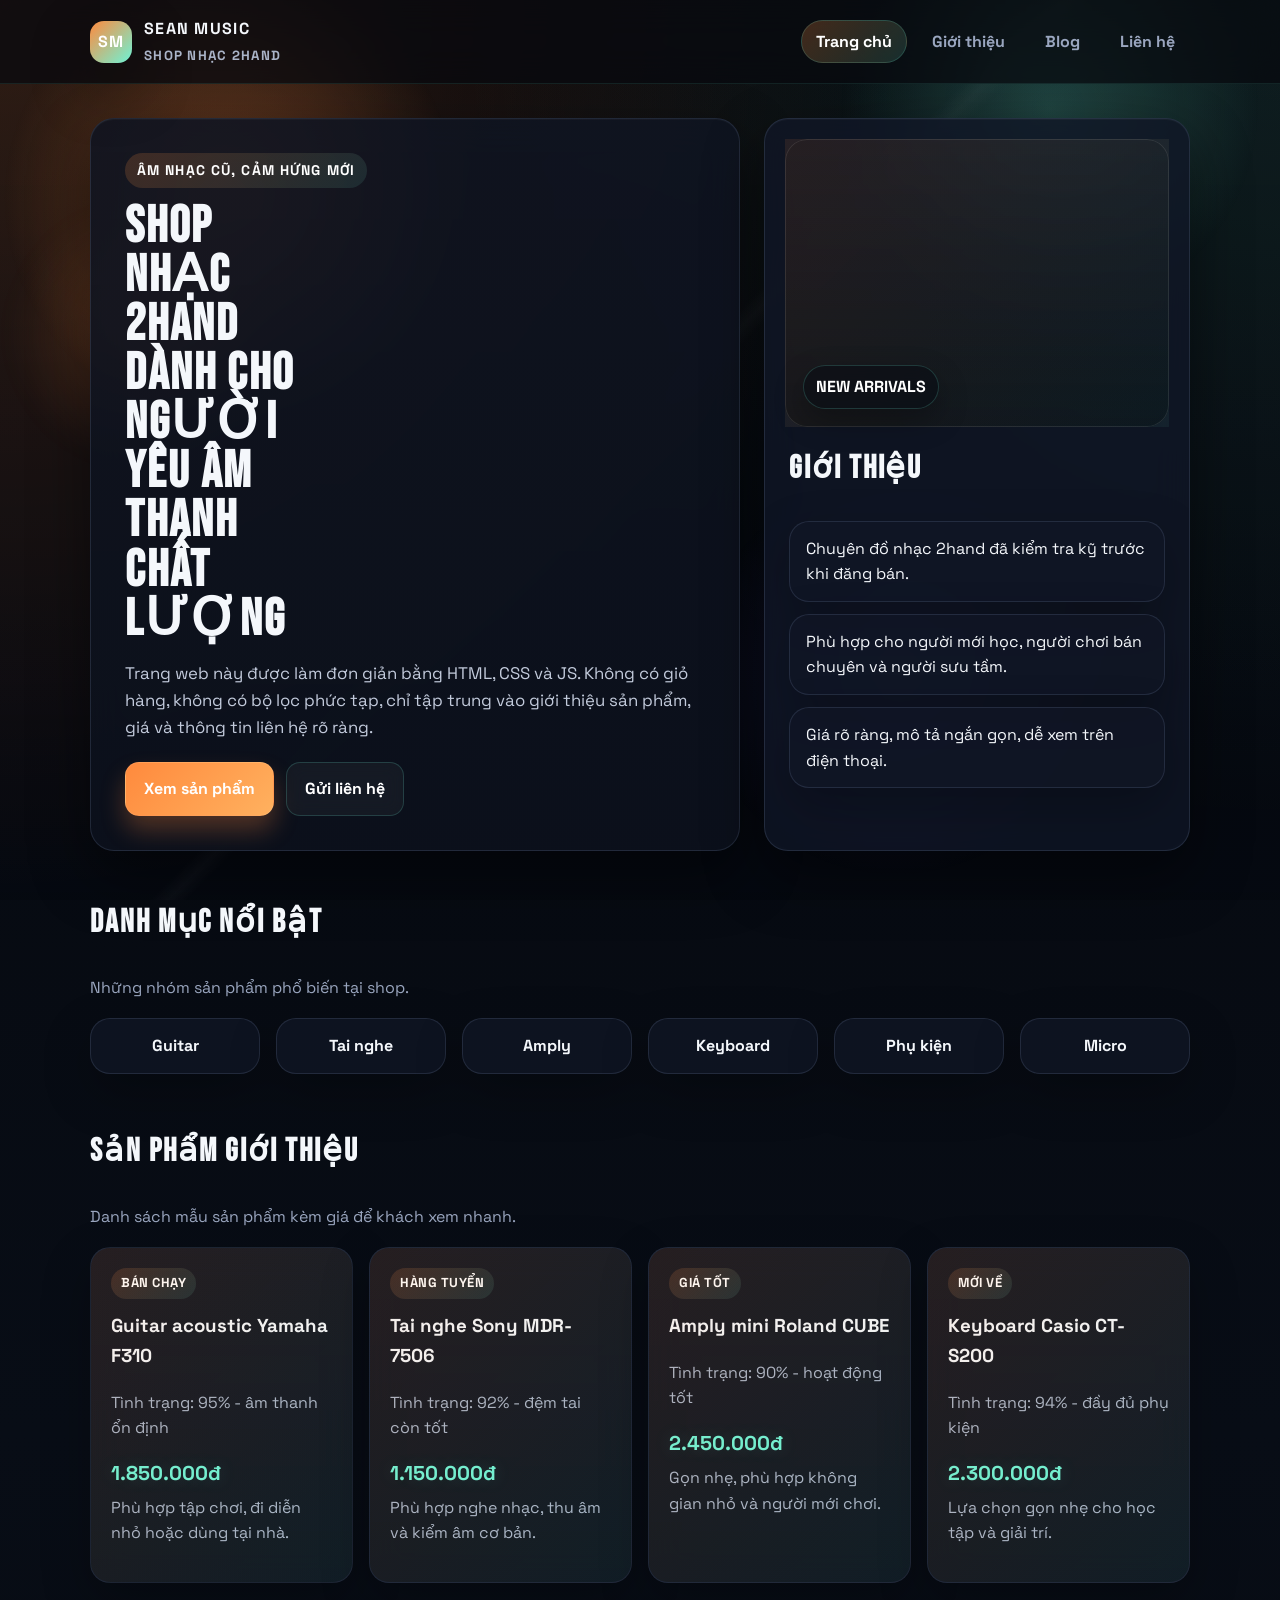
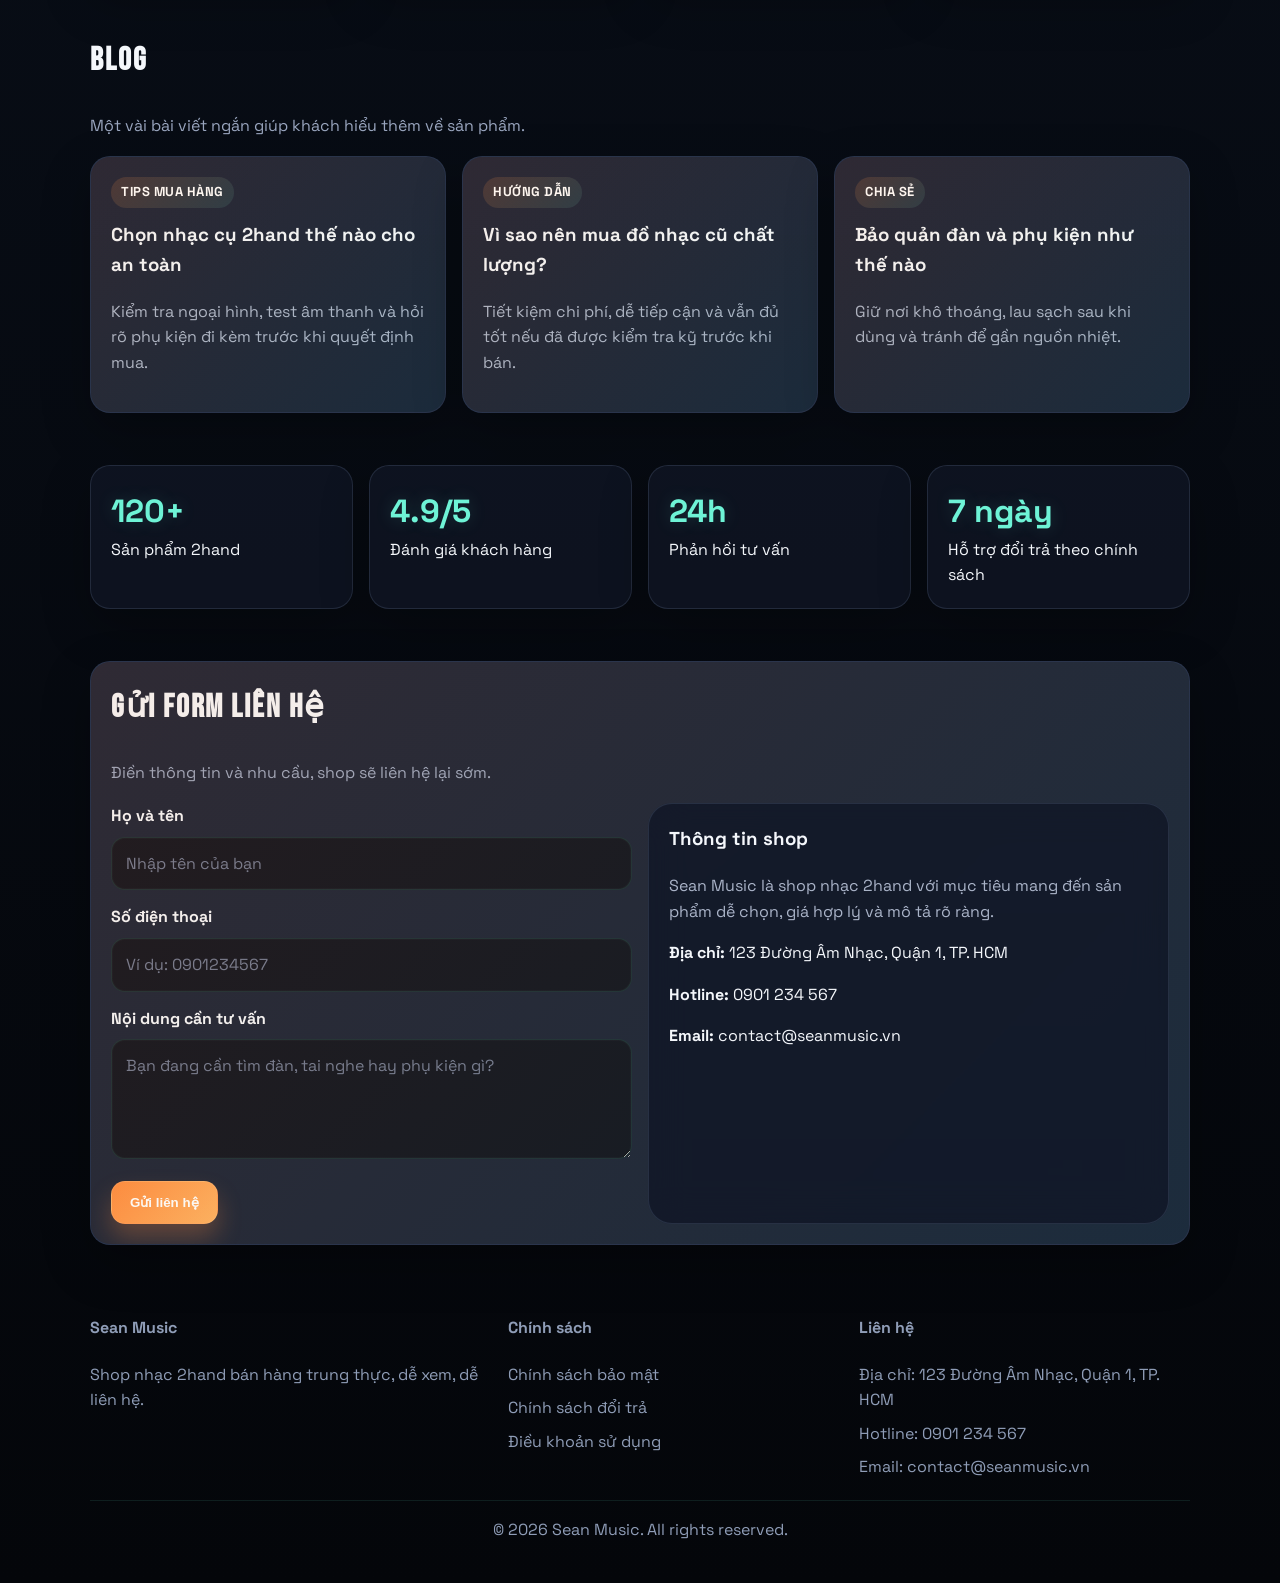
==== index.html @ f6c92943 "test deploy" ====
<!DOCTYPE html>
<html lang="vi">
<head>
    <meta charset="UTF-8">
    <meta name="viewport" content="width=device-width, initial-scale=1.0">
    <title>Sean Music - Shop nhạc 2hand</title>
    <link rel="stylesheet" href="style.css">
</head>
<body>
    <div class="scroll-progress" aria-hidden="true"></div>
    <header>
        <div class="container topbar">
            <div class="brand">
                <div class="brand-badge">SM</div>
                <div>
                    <div>Sean Music</div>
                    <small class="muted">Shop nhạc 2hand</small>
                </div>
            </div>

            <nav aria-label="Điều hướng chính">
                <ul>
                    <li><a href="#trang-chu">Trang chủ</a></li>
                    <li><a href="#gioi-thieu">Giới thiệu</a></li>
                    <li><a href="#blog">Blog</a></li>
                    <li><a href="#lien-he">Liên hệ</a></li>
                </ul>
            </nav>
        </div>
    </header>

    <main class="container">
        <section class="hero reveal" id="trang-chu">
            <div class="card hero-card">
                <span class="eyebrow">Âm nhạc cũ, cảm hứng mới</span>
                <h1>Shop nhạc 2hand dành cho người yêu âm thanh chất lượng</h1>
                <p class="lead">Trang web này được làm đơn giản bằng HTML, CSS và JS. Không có giỏ hàng, không có bộ lọc phức tạp, chỉ tập trung vào giới thiệu sản phẩm, giá và thông tin liên hệ rõ ràng.</p>
                <div class="cta-row">
                    <a class="btn btn-primary" href="#san-pham">Xem sản phẩm</a>
                    <a class="btn btn-secondary" href="#lien-he">Gửi liên hệ</a>
                </div>
            </div>

            <aside class="card side-card hero-visual" id="gioi-thieu">
                <div class="hero-visual__image">
                    <span class="hero-visual__badge">New arrivals</span>
                </div>
                <div class="hero-visual__content">
                    <h2>Giới thiệu</h2>
                    <div class="feature-box">Chuyên đồ nhạc 2hand đã kiểm tra kỹ trước khi đăng bán.</div>
                    <div class="feature-box">Phù hợp cho người mới học, người chơi bán chuyên và người sưu tầm.</div>
                    <div class="feature-box">Giá rõ ràng, mô tả ngắn gọn, dễ xem trên điện thoại.</div>
                </div>
            </aside>
        </section>

        <section class="section reveal">
            <div class="section-title">
                <div>
                    <h2>Danh mục nổi bật</h2>
                    <p>Những nhóm sản phẩm phổ biến tại shop.</p>
                </div>
            </div>
            <div class="grid">
                <div class="pill">Guitar</div>
                <div class="pill">Tai nghe</div>
                <div class="pill">Amply</div>
                <div class="pill">Keyboard</div>
                <div class="pill">Phụ kiện</div>
                <div class="pill">Micro</div>
            </div>
        </section>

        <section class="section reveal" id="san-pham">
            <div class="section-title">
                <div>
                    <h2>Sản phẩm giới thiệu</h2>
                    <p>Danh sách mẫu sản phẩm kèm giá để khách xem nhanh.</p>
                </div>
            </div>
            <div class="product-grid">
                <article class="product-card card">
                    <span class="tag">Bán chạy</span>
                    <h3>Guitar acoustic Yamaha F310</h3>
                    <p class="muted">Tình trạng: 95% - âm thanh ổn định</p>
                    <div class="price">1.850.000đ</div>
                    <p class="muted">Phù hợp tập chơi, đi diễn nhỏ hoặc dùng tại nhà.</p>
                </article>
                <article class="product-card card">
                    <span class="tag">Hàng tuyển</span>
                    <h3>Tai nghe Sony MDR-7506</h3>
                    <p class="muted">Tình trạng: 92% - đệm tai còn tốt</p>
                    <div class="price">1.150.000đ</div>
                    <p class="muted">Phù hợp nghe nhạc, thu âm và kiểm âm cơ bản.</p>
                </article>
                <article class="product-card card">
                    <span class="tag">Giá tốt</span>
                    <h3>Amply mini Roland CUBE</h3>
                    <p class="muted">Tình trạng: 90% - hoạt động tốt</p>
                    <div class="price">2.450.000đ</div>
                    <p class="muted">Gọn nhẹ, phù hợp không gian nhỏ và người mới chơi.</p>
                </article>
                <article class="product-card card">
                    <span class="tag">Mới về</span>
                    <h3>Keyboard Casio CT-S200</h3>
                    <p class="muted">Tình trạng: 94% - đầy đủ phụ kiện</p>
                    <div class="price">2.300.000đ</div>
                    <p class="muted">Lựa chọn gọn nhẹ cho học tập và giải trí.</p>
                </article>
            </div>
        </section>

        <section class="section reveal" id="blog">
            <div class="section-title">
                <div>
                    <h2>Blog</h2>
                    <p>Một vài bài viết ngắn giúp khách hiểu thêm về sản phẩm.</p>
                </div>
            </div>
            <div class="blog-grid">
                <article class="blog-card">
                    <span class="tag">Tips mua hàng</span>
                    <h3>Chọn nhạc cụ 2hand thế nào cho an toàn</h3>
                    <p class="muted">Kiểm tra ngoại hình, test âm thanh và hỏi rõ phụ kiện đi kèm trước khi quyết định mua.</p>
                </article>
                <article class="blog-card">
                    <span class="tag">Hướng dẫn</span>
                    <h3>Vì sao nên mua đồ nhạc cũ chất lượng?</h3>
                    <p class="muted">Tiết kiệm chi phí, dễ tiếp cận và vẫn đủ tốt nếu đã được kiểm tra kỹ trước khi bán.</p>
                </article>
                <article class="blog-card">
                    <span class="tag">Chia sẻ</span>
                    <h3>Bảo quản đàn và phụ kiện như thế nào</h3>
                    <p class="muted">Giữ nơi khô thoáng, lau sạch sau khi dùng và tránh để gần nguồn nhiệt.</p>
                </article>
            </div>
        </section>

        <section class="section reveal">
            <div class="stats-grid">
                <div class="stat"><strong>120+</strong>Sản phẩm 2hand</div>
                <div class="stat"><strong>4.9/5</strong>Đánh giá khách hàng</div>
                <div class="stat"><strong>24h</strong>Phản hồi tư vấn</div>
                <div class="stat"><strong>7 ngày</strong>Hỗ trợ đổi trả theo chính sách</div>
            </div>
        </section>

        <section class="section reveal" id="lien-he">
            <div class="contact-card card">
                <div class="section-title">
                    <div>
                        <h2>Gửi form liên hệ</h2>
                        <p>Điền thông tin và nhu cầu, shop sẽ liên hệ lại sớm.</p>
                    </div>
                </div>

                <div class="contact-grid">
                    <div>
                        <div id="formMessage" class="message" aria-live="polite"></div>
                        <form id="contactForm">
                            <div class="form-group">
                                <label for="name">Họ và tên</label>
                                <input id="name" name="name" type="text" placeholder="Nhập tên của bạn" required>
                            </div>
                            <div class="form-group">
                                <label for="phone">Số điện thoại</label>
                                <input id="phone" name="phone" type="text" placeholder="Ví dụ: 0901234567" required>
                            </div>
                            <div class="form-group">
                                <label for="message">Nội dung cần tư vấn</label>
                                <textarea id="message" name="message" placeholder="Bạn đang cần tìm đàn, tai nghe hay phụ kiện gì?"></textarea>
                            </div>
                            <button class="btn btn-primary" type="submit">Gửi liên hệ</button>
                        </form>
                    </div>

                    <div class="card side-card" style="box-shadow:none; margin:0;">
                        <h3>Thông tin shop</h3>
                        <p class="muted">Sean Music là shop nhạc 2hand với mục tiêu mang đến sản phẩm dễ chọn, giá hợp lý và mô tả rõ ràng.</p>
                        <p><strong>Địa chỉ:</strong> 123 Đường Âm Nhạc, Quận 1, TP. HCM</p>
                        <p><strong>Hotline:</strong> 0901 234 567</p>
                        <p><strong>Email:</strong> contact@seanmusic.vn</p>
                    </div>
                </div>
            </div>
        </section>
    </main>

    <footer>
        <div class="container">
            <div class="footer-grid">
                <div class="footer-box">
                    <h4>Sean Music</h4>
                    <p>Shop nhạc 2hand bán hàng trung thực, dễ xem, dễ liên hệ.</p>
                </div>
                <div class="footer-box">
                    <h4>Chính sách</h4>
                    <ul>
                        <li><a href="#">Chính sách bảo mật</a></li>
                        <li><a href="#">Chính sách đổi trả</a></li>
                        <li><a href="#">Điều khoản sử dụng</a></li>
                    </ul>
                </div>
                <div class="footer-box">
                    <h4>Liên hệ</h4>
                    <ul>
                        <li>Địa chỉ: 123 Đường Âm Nhạc, Quận 1, TP. HCM</li>
                        <li>Hotline: 0901 234 567</li>
                        <li>Email: contact@seanmusic.vn</li>
                    </ul>
                </div>
            </div>
            <div class="footer-bottom">&copy; 2026 Sean Music. All rights reserved.</div>
        </div>
    </footer>

    <script src="script.js"></script>
</body>
</html>
---- style.css ----
@import url('https://fonts.googleapis.com/css2?family=Space+Grotesk:wght@400;500;700&family=Bebas+Neue&display=swap');

:root {
    --bg: #07090f;
    --bg-soft: #0d1322;
    --card: rgba(17, 23, 38, 0.82);
    --text: #f4f7fb;
    --muted: #9aa6bf;
    --accent: #ff8a3d;
    --accent-2: #6ef3d6;
    --accent-dark: #ffb07a;
    --line: rgba(130, 150, 190, 0.18);
    --shadow: 0 24px 60px rgba(0, 0, 0, 0.45);
    --hero-image: url('https://images.unsplash.com/photo-1511379938547-c1f69419868d?auto=format&fit=crop&w=1400&q=80');
    --gear-image: url('https://images.unsplash.com/photo-1516280440614-37939bbacd81?auto=format&fit=crop&w=1200&q=80');
    --blog-image: url('https://images.unsplash.com/photo-1512320870222-5d5f3f1d1a3b?auto=format&fit=crop&w=1200&q=80');
}

* { box-sizing: border-box; }
html { scroll-behavior: smooth; }

body {
    margin: 0;
    font-family: 'Space Grotesk', Arial, Helvetica, sans-serif;
    background:
        radial-gradient(circle at top left, rgba(255, 138, 61, 0.20), transparent 26%),
        radial-gradient(circle at top right, rgba(110, 243, 214, 0.12), transparent 24%),
        linear-gradient(180deg, #05070c, #080d16 45%, #04060a 100%);
    color: var(--text);
    line-height: 1.6;
    position: relative;
    overflow-x: hidden;
    opacity: 0;
    transition: opacity 0.45s ease;
}

body.is-ready {
    opacity: 1;
}

body.is-leaving {
    opacity: 0;
}

body::before,
body::after {
    content: '';
    position: fixed;
    inset: 0;
    pointer-events: none;
    z-index: -1;
}

body::before {
    background:
        linear-gradient(180deg, rgba(8, 12, 20, 0.70), rgba(8, 12, 20, 0.92)),
        var(--hero-image) center top / cover no-repeat;
    opacity: 0.18;
    filter: saturate(1.28) contrast(1.08) brightness(0.82);
}

body::after {
    background:
        radial-gradient(circle at 18% 22%, rgba(255, 138, 61, 0.32), transparent 18%),
        radial-gradient(circle at 82% 12%, rgba(110, 243, 214, 0.20), transparent 16%),
        radial-gradient(circle at 70% 75%, rgba(104, 101, 255, 0.16), transparent 18%),
        linear-gradient(135deg, transparent 0 48%, rgba(255, 255, 255, 0.03) 49%, transparent 50% 100%);
    animation: drift 12s ease-in-out infinite alternate;
}

.container {
    width: min(1100px, calc(100% - 32px));
    margin: 0 auto;
}

header {
    position: sticky;
    top: 0;
    z-index: 10;
    backdrop-filter: blur(18px);
    background: rgba(7, 9, 15, 0.72);
    border-bottom: 1px solid rgba(110, 243, 214, 0.10);
}

.scroll-progress {
    position: fixed;
    left: 0;
    top: 0;
    height: 4px;
    width: 0;
    z-index: 50;
    background: linear-gradient(90deg, var(--accent), var(--accent-2), #8d7cff);
    box-shadow: 0 0 22px rgba(110, 243, 214, 0.36);
    animation: pulseGlow 4.5s ease-in-out infinite;
}

.topbar {
    display: flex;
    align-items: center;
    justify-content: space-between;
    gap: 18px;
    padding: 16px 0;
}

.brand {
    display: flex;
    align-items: center;
    gap: 12px;
    font-weight: 700;
    letter-spacing: 0.08em;
    text-transform: uppercase;
}

.brand-badge {
    width: 42px;
    height: 42px;
    border-radius: 14px;
    display: grid;
    place-items: center;
    background: linear-gradient(135deg, var(--accent), var(--accent-2));
    color: #fff;
    box-shadow: var(--shadow);
}

nav ul {
    list-style: none;
    display: flex;
    gap: 10px;
    padding: 0;
    margin: 0;
    flex-wrap: wrap;
}

nav a {
    text-decoration: none;
    color: var(--muted);
    font-weight: 700;
    padding: 10px 14px;
    border-radius: 999px;
    border: 1px solid transparent;
    transition: transform 0.25s ease, background 0.25s ease, color 0.25s ease, border-color 0.25s ease;
}

nav a:hover {
    background: rgba(255, 138, 61, 0.12);
    color: #fff;
    border-color: rgba(255, 138, 61, 0.20);
}

nav a.active {
    background: linear-gradient(135deg, rgba(255, 138, 61, 0.24), rgba(110, 243, 214, 0.14));
    color: #fff;
    border-color: rgba(110, 243, 214, 0.18);
}

.hero {
    position: relative;
    display: grid;
    grid-template-columns: 1.45fr 0.95fr;
    gap: 24px;
    align-items: center;
    padding: 34px 0 20px;
}

.hero::before {
    content: '';
    position: absolute;
    inset: 120px auto auto -80px;
    width: 260px;
    height: 260px;
    background: radial-gradient(circle, rgba(255, 138, 61, 0.24), transparent 70%);
    filter: blur(12px);
    pointer-events: none;
}

.card {
    background: var(--card);
    border: 1px solid var(--line);
    border-radius: 24px;
    box-shadow: var(--shadow), inset 0 1px 0 rgba(255,255,255,0.03);
    backdrop-filter: blur(18px);
}

.hero-card,
.hero-visual,
.product-card,
.blog-card,
.contact-card,
.stat,
.feature-box,
.pill {
    position: relative;
    overflow: hidden;
}

.hero-card::after,
.hero-visual::after,
.product-card::after,
.blog-card::after,
.contact-card::after {
    content: '';
    position: absolute;
    inset: 0;
    background: linear-gradient(135deg, rgba(255,255,255,0.06), transparent 35%);
    opacity: 0;
    transition: opacity 0.35s ease;
    pointer-events: none;
}

.hero-card:hover::after,
.hero-visual:hover::after,
.product-card:hover::after,
.blog-card:hover::after,
.contact-card:hover::after {
    opacity: 1;
}

.hero-card {
    padding: 34px;
    background:
        linear-gradient(180deg, rgba(15, 20, 33, 0.88), rgba(12, 17, 28, 0.92)),
        url('https://images.unsplash.com/photo-1501386761578-eac5c94b800a?auto=format&fit=crop&w=1400&q=80') center/cover;
}

.side-card { padding: 20px; }

.hero-visual {
    display: grid;
    gap: 16px;
    min-height: 100%;
}

.hero-visual__image {
    position: relative;
    min-height: 250px;
    border-radius: 22px;
    background:
        linear-gradient(180deg, rgba(4, 8, 15, 0.12), rgba(4, 8, 15, 0.70)),
        var(--gear-image) center center / cover no-repeat;
    display: flex;
    align-items: flex-end;
    justify-content: flex-start;
    padding: 18px;
    box-shadow: inset 0 0 0 1px rgba(255,255,255,0.10);
}

.hero-visual__image::before,
.product-card::before,
.blog-card::before,
.contact-card::before {
    content: '';
    position: absolute;
    inset: 0;
    background: linear-gradient(135deg, rgba(255, 138, 61, 0.10), rgba(110, 243, 214, 0.06));
    pointer-events: none;
}

.hero-visual__badge {
    display: inline-flex;
    align-items: center;
    gap: 8px;
    padding: 8px 12px;
    border-radius: 999px;
    background: rgba(5, 9, 17, 0.48);
    border: 1px solid rgba(110, 243, 214, 0.18);
    color: #fff;
    font-weight: 700;
    backdrop-filter: blur(10px);
    box-shadow: 0 12px 30px rgba(0, 0, 0, 0.28);
    animation: pulseGlow 4.5s ease-in-out infinite;
}

.hero-visual__content {
    padding: 0 4px 4px;
}

.eyebrow {
    display: inline-block;
    margin-bottom: 14px;
    padding: 6px 12px;
    border-radius: 999px;
    background: linear-gradient(135deg, rgba(255, 138, 61, 0.18), rgba(110, 243, 214, 0.10));
    color: #fff;
    font-size: 14px;
    font-weight: 700;
    letter-spacing: 0.08em;
    text-transform: uppercase;
}

h1, h2, h3, h4, p { margin-top: 0; }

h1 {
    font-family: 'Bebas Neue', sans-serif;
    font-size: clamp(2.4rem, 4vw, 4.9rem);
    line-height: 0.96;
    margin-bottom: 16px;
    letter-spacing: 0.04em;
    text-transform: uppercase;
    max-width: 10ch;
}

.section-title h2,
.side-card h2,
.contact-card h2 {
    font-family: 'Bebas Neue', sans-serif;
    letter-spacing: 0.06em;
    font-size: clamp(2rem, 2vw, 2.5rem);
}

.lead {
    color: #c2cadb;
    font-size: 1.05rem;
    margin-bottom: 22px;
    max-width: 55ch;
}

.cta-row {
    display: flex;
    flex-wrap: wrap;
    gap: 12px;
}

.btn {
    display: inline-block;
    padding: 13px 18px;
    border-radius: 14px;
    text-decoration: none;
    font-weight: 700;
    border: 1px solid rgba(255, 255, 255, 0.08);
    cursor: pointer;
    transition: transform 0.2s ease, opacity 0.2s ease, box-shadow 0.2s ease;
}

.btn:hover {
    transform: translateY(-2px) scale(1.03);
    box-shadow: 0 18px 34px rgba(0, 0, 0, 0.30);
}

.btn-primary {
    background: linear-gradient(135deg, var(--accent), #ffb15f);
    color: #fff;
    box-shadow: 0 14px 24px rgba(255, 138, 61, 0.28);
    animation: pulseGlow 4.5s ease-in-out infinite;
}

.btn-secondary {
    background: rgba(255, 255, 255, 0.04);
    color: #fff;
    border-color: rgba(110, 243, 214, 0.18);
    backdrop-filter: blur(8px);
}

.section {
    padding: 26px 0;
}

.page-hero {
    padding: 30px 0 10px;
}

.page-hero .hero-card {
    min-height: 320px;
}

.page-grid {
    display: grid;
    grid-template-columns: repeat(auto-fit, minmax(260px, 1fr));
    gap: 18px;
}

.page-card {
    padding: 22px;
}

.breadcrumb {
    display: flex;
    flex-wrap: wrap;
    gap: 8px;
    margin-bottom: 16px;
    color: #aab4c8;
    font-size: 14px;
}

.breadcrumb a {
    color: var(--accent-2);
    text-decoration: none;
}

.breadcrumb span {
    opacity: 0.55;
}

.section-title {
    display: flex;
    justify-content: space-between;
    align-items: end;
    gap: 16px;
    margin-bottom: 18px;
}

.section-title p {
    color: var(--muted);
    margin-bottom: 0;
    max-width: 58ch;
}

.grid,
.product-grid,
.blog-grid,
.stats-grid,
.contact-grid {
    display: grid;
    gap: 16px;
}

.grid { grid-template-columns: repeat(auto-fit, minmax(150px, 1fr)); }
.product-grid { grid-template-columns: repeat(auto-fit, minmax(230px, 1fr)); }
.blog-grid { grid-template-columns: repeat(auto-fit, minmax(250px, 1fr)); }
.stats-grid { grid-template-columns: repeat(auto-fit, minmax(160px, 1fr)); }
.contact-grid { grid-template-columns: 1fr 1fr; }

.pill,
.product-card,
.blog-card,
.stat,
.contact-card,
.feature-box {
    background: rgba(17, 23, 38, 0.72);
    border: 1px solid var(--line);
    border-radius: 20px;
    box-shadow: 0 18px 48px rgba(0, 0, 0, 0.26);
    transition: transform 0.3s ease, box-shadow 0.3s ease, border-color 0.3s ease;
}

.pill:hover,
.stat:hover,
.feature-box:hover,
.product-card:hover,
.blog-card:hover,
.contact-card:hover {
    transform: translateY(-8px) rotateX(2deg);
    box-shadow: 0 26px 48px rgba(0, 0, 0, 0.36), 0 0 0 1px rgba(110, 243, 214, 0.06);
    border-color: rgba(110, 243, 214, 0.22);
}

.pill {
    padding: 14px 16px;
    text-align: center;
    font-weight: 700;
}

.feature-box {
    padding: 14px 16px;
}

.feature-box + .feature-box { margin-top: 12px; }

.product-card,
.blog-card,
.contact-card,
.stat { padding: 20px; }

.product-card {
    background:
        linear-gradient(180deg, rgba(15, 20, 33, 0.78), rgba(12, 17, 28, 0.92)),
        var(--hero-image);
    background-size: cover;
    background-position: center;
    background-repeat: no-repeat;
}

.product-card:nth-child(2) {
    background:
        linear-gradient(180deg, rgba(15, 20, 33, 0.78), rgba(12, 17, 28, 0.92)),
        var(--gear-image);
}

.product-card:nth-child(3) {
    background:
        linear-gradient(180deg, rgba(15, 20, 33, 0.78), rgba(12, 17, 28, 0.92)),
        url('https://images.unsplash.com/photo-1512163143273-bde0e3cc7402?auto=format&fit=crop&w=1200&q=80');
}

.product-card:nth-child(4) {
    background:
        linear-gradient(180deg, rgba(15, 20, 33, 0.78), rgba(12, 17, 28, 0.92)),
        url('https://images.unsplash.com/photo-1542751371-adc38448a05e?auto=format&fit=crop&w=1200&q=80');
}

.blog-card {
    background-size: cover;
    background-position: center;
}

.blog-card:nth-child(1) {
    background-image: linear-gradient(180deg, rgba(15, 20, 33, 0.76), rgba(12, 17, 28, 0.92)), var(--blog-image);
}

.blog-card:nth-child(2) {
    background-image: linear-gradient(180deg, rgba(15, 20, 33, 0.76), rgba(12, 17, 28, 0.92)), url('https://images.unsplash.com/photo-1516280440614-37939bbacd81?auto=format&fit=crop&w=1200&q=80');
}

.blog-card:nth-child(3) {
    background-image: linear-gradient(180deg, rgba(15, 20, 33, 0.76), rgba(12, 17, 28, 0.92)), url('https://images.unsplash.com/photo-1498038432885-c6f3f1f1d5d6?auto=format&fit=crop&w=1200&q=80');
}

.contact-card {
    background-image: linear-gradient(180deg, rgba(15, 20, 33, 0.82), rgba(12, 17, 28, 0.96)), url('https://images.unsplash.com/photo-1511192336575-5a79af67f9c3?auto=format&fit=crop&w=1400&q=80');
    background-size: cover;
    background-position: center;
}

.contact-strip {
    display: grid;
    grid-template-columns: repeat(auto-fit, minmax(180px, 1fr));
    gap: 14px;
    margin-top: 18px;
}

.contact-strip .pill {
    text-align: left;
}

.tag {
    display: inline-block;
    margin-bottom: 12px;
    padding: 5px 10px;
    border-radius: 999px;
    background: linear-gradient(135deg, rgba(255, 138, 61, 0.16), rgba(110, 243, 214, 0.10));
    color: #fff;
    font-size: 13px;
    font-weight: 700;
    letter-spacing: 0.04em;
    text-transform: uppercase;
}

.price {
    font-size: 1.25rem;
    font-weight: 700;
    color: var(--accent-2);
    margin: 10px 0 6px;
    text-shadow: 0 0 18px rgba(110, 243, 214, 0.18);
}

.muted { color: #aab4c8; }

.stat strong {
    display: block;
    font-size: 2rem;
    color: var(--accent-2);
    text-shadow: 0 0 18px rgba(110, 243, 214, 0.18);
}

.form-group { margin-bottom: 14px; }
label { display: block; margin-bottom: 8px; font-weight: 700; }

input,
textarea {
    width: 100%;
    padding: 13px 14px;
    border-radius: 14px;
    border: 1px solid rgba(110, 243, 214, 0.12);
    background: rgba(9, 13, 22, 0.82);
    font: inherit;
    color: #fff;
    box-shadow: inset 0 0 0 1px rgba(255,255,255,0.02);
}

input::placeholder,
textarea::placeholder { color: #6f7890; }

textarea {
    min-height: 120px;
    resize: vertical;
}

.message {
    margin-bottom: 16px;
    padding: 14px 16px;
    border-radius: 14px;
    border: 1px solid rgba(110, 243, 214, 0.18);
    background: rgba(110, 243, 214, 0.08);
    color: #eafffb;
    display: none;
}

.message.show { display: block; }

.reveal {
    opacity: 0;
    transform: translateY(28px);
    transition: opacity 0.75s ease, transform 0.75s ease;
}

.reveal.visible {
    opacity: 1;
    transform: translateY(0);
}

footer {
    margin-top: 16px;
    padding: 28px 0 40px;
    color: #8f9db7;
}

.footer-grid {
    display: grid;
    grid-template-columns: 1.2fr 1fr 1fr;
    gap: 20px;
    margin-bottom: 20px;
}

.footer-box a {
    color: inherit;
    text-decoration: none;
}

.footer-box ul {
    list-style: none;
    padding: 0;
    margin: 0;
    display: grid;
    gap: 8px;
}

.footer-bottom {
    padding-top: 16px;
    border-top: 1px solid rgba(110, 243, 214, 0.10);
    text-align: center;
}

.section-title h2,
.side-card h2,
.contact-card h2 {
    text-shadow: 0 0 18px rgba(255, 255, 255, 0.02);
}

.hero-card p.lead { max-width: 55ch; }

.page-note {
    color: #c2cadb;
    max-width: 65ch;
}

.card,
.pill,
.product-card,
.blog-card,
.stat,
.contact-card,
.feature-box {
    position: relative;
    z-index: 1;
}

.hero-visual__image,
.product-card,
.blog-card,
.contact-card {
    background-blend-mode: screen;
}

.hero-visual__badge,
.tag,
.eyebrow {
    text-transform: uppercase;
}

@keyframes drift {
    from {
        transform: translate3d(-1%, -1%, 0) scale(1);
    }

    to {
        transform: translate3d(1%, 1%, 0) scale(1.03);
    }
}

@keyframes pulseGlow {
    0%, 100% {
        box-shadow: 0 0 0 rgba(110, 243, 214, 0.0);
    }

    50% {
        box-shadow: 0 0 24px rgba(110, 243, 214, 0.14);
    }
}

@media (max-width: 900px) {
    .hero,
    .contact-grid,
    .footer-grid {
        grid-template-columns: 1fr;
    }

    .topbar {
        flex-direction: column;
        align-items: flex-start;
    }
}

@media (max-width: 560px) {
    .hero-card,
    .side-card,
    .contact-card {
        padding: 20px;
    }

    nav ul { gap: 6px; }
    nav a { padding: 8px 12px; }
}

@media (prefers-reduced-motion: reduce) {
    html { scroll-behavior: auto; }

    body::after,
    body,
    .reveal,
    .pill,
    .product-card,
    .blog-card,
    .stat,
    .feature-box,
    .contact-card,
    .btn,
    .hero-visual__badge,
    .scroll-progress {
        animation: none;
        transition: none;
    }
}
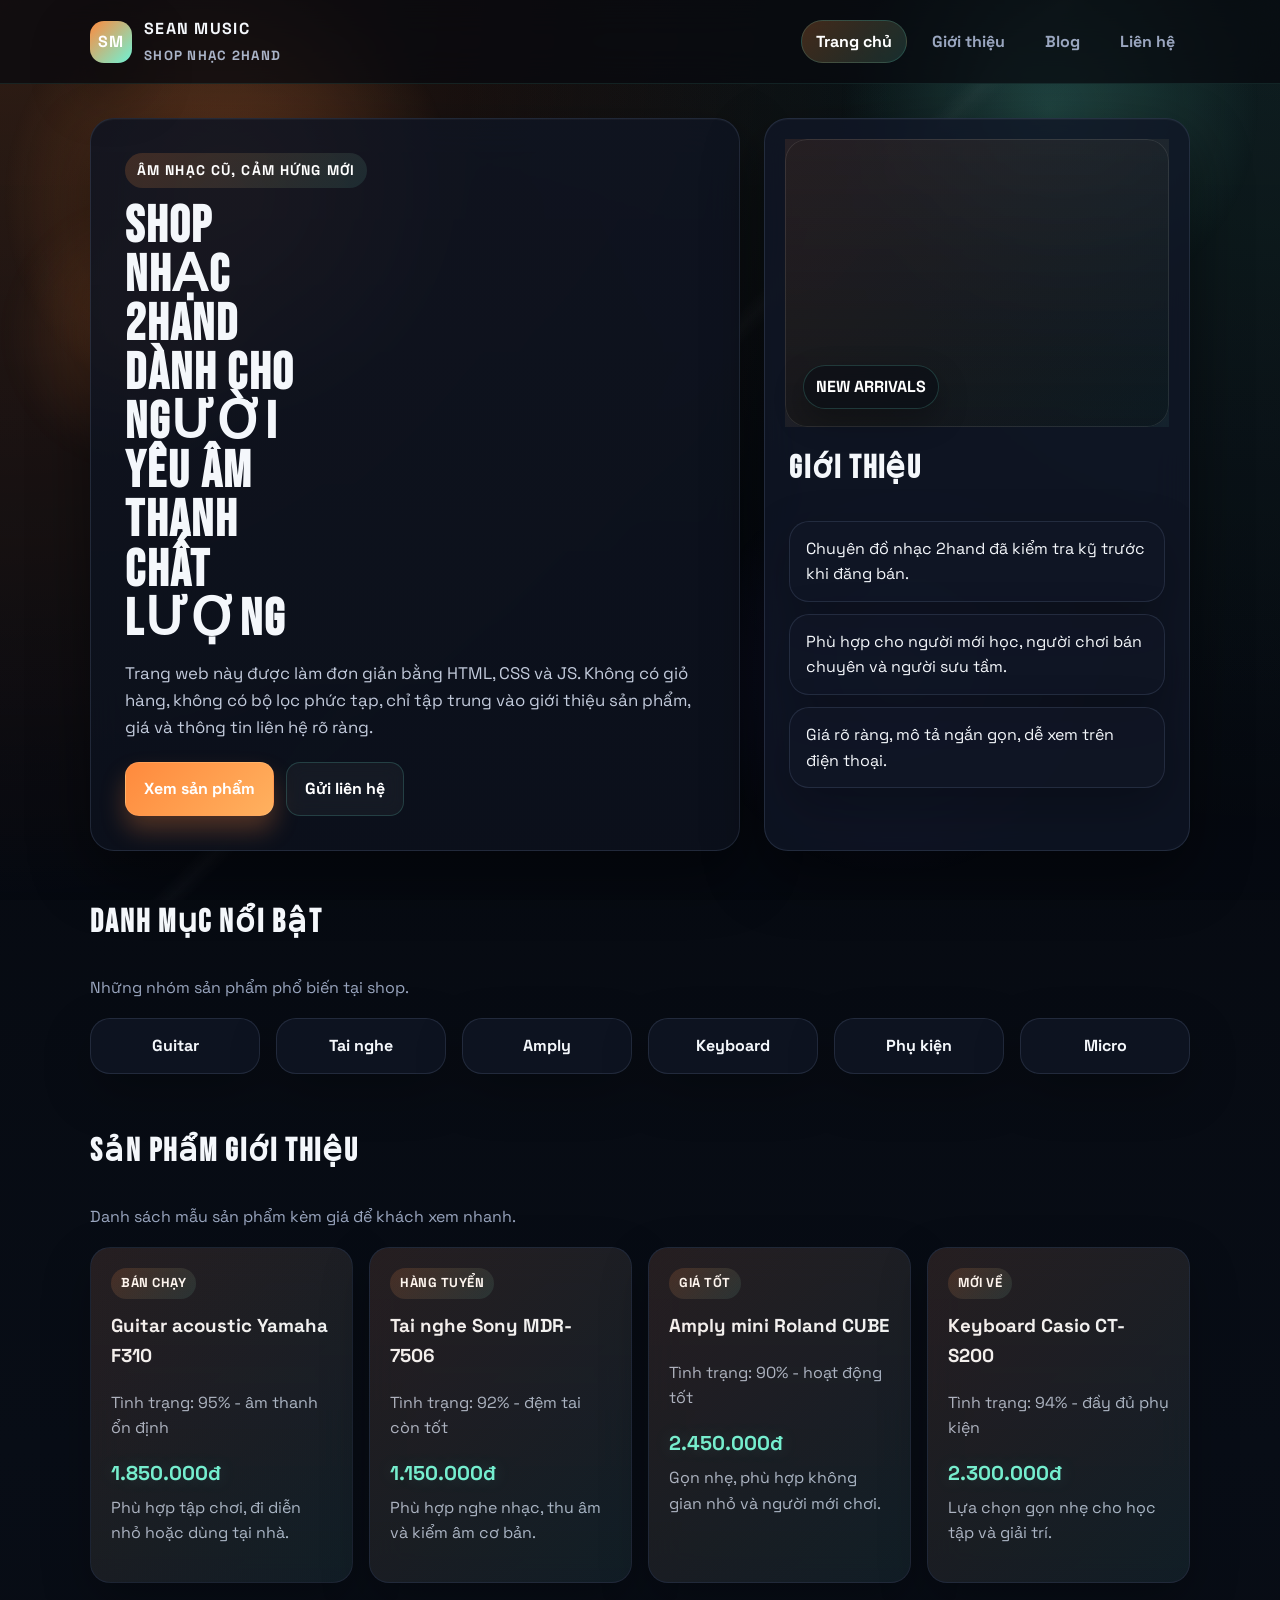
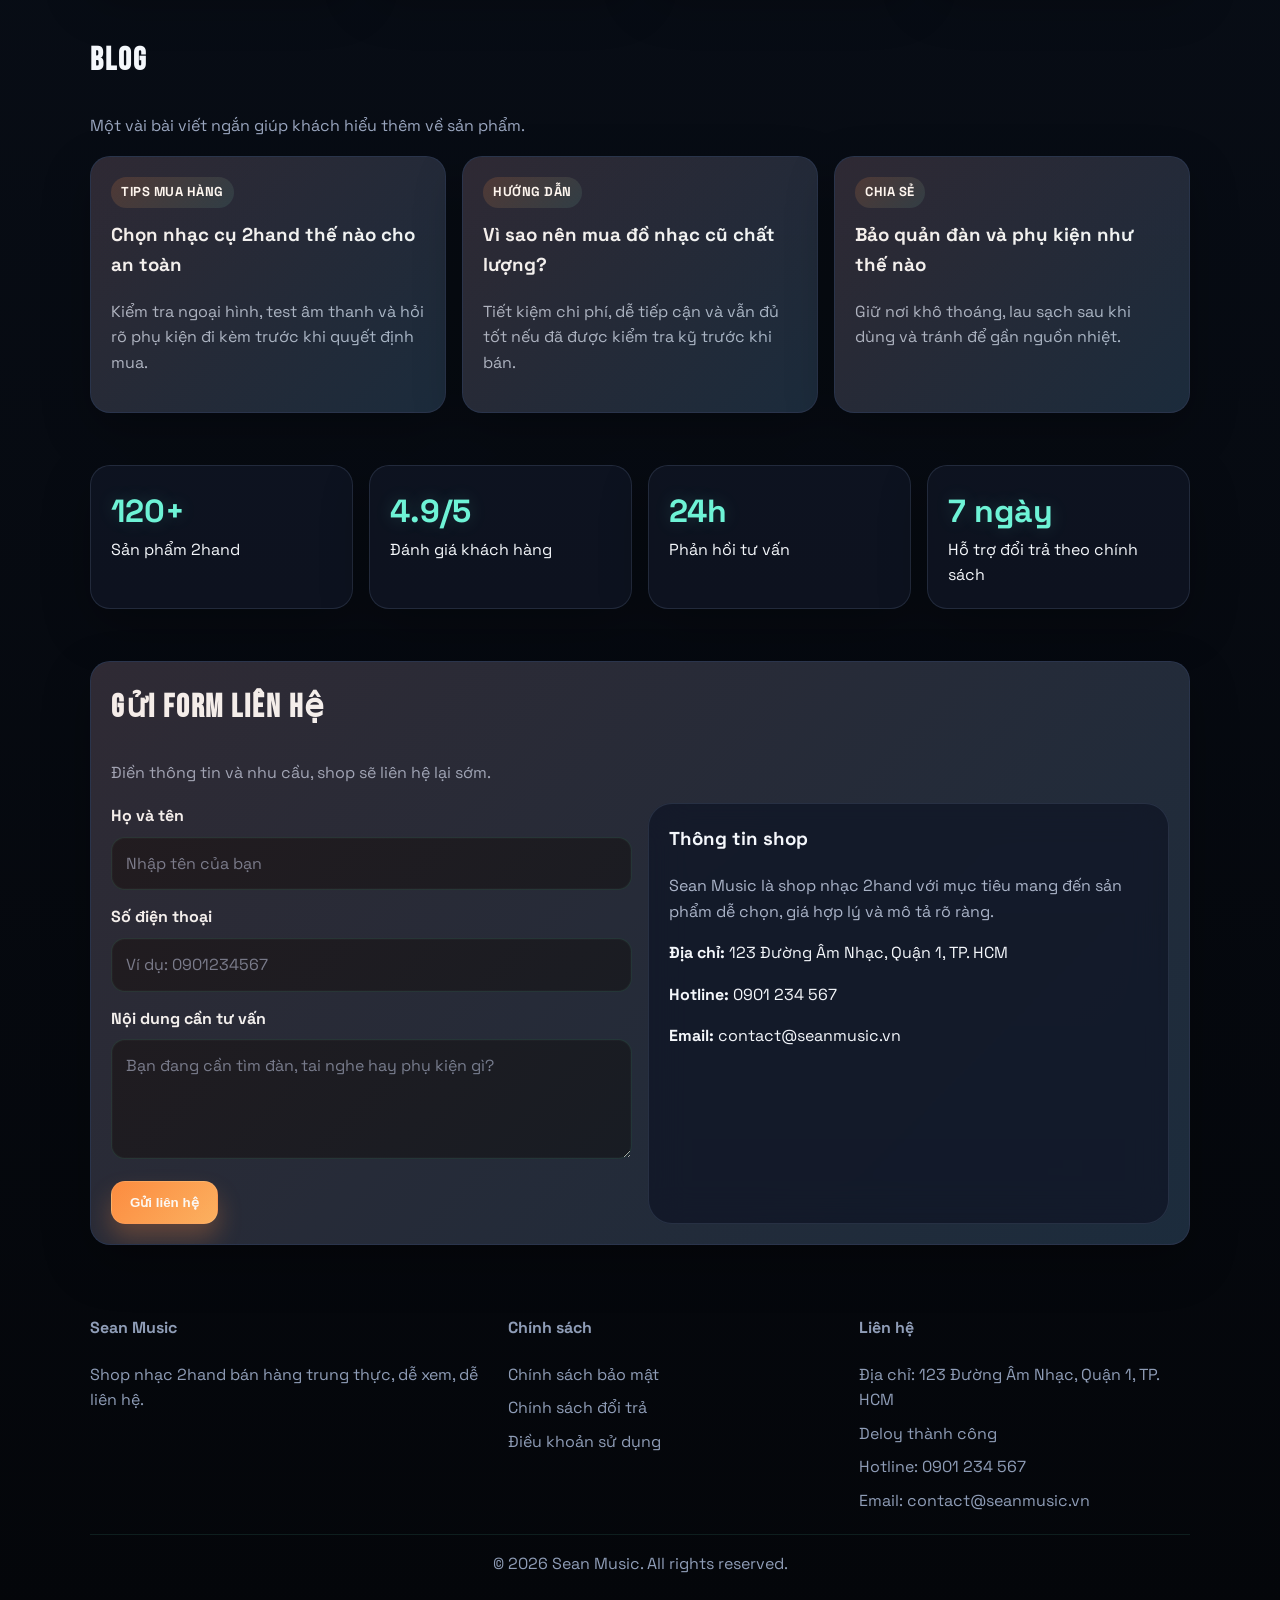
==== commit 1de62126: "deloy lan 2" ====
--- a/index.html
+++ b/index.html
@@ -205,6 +205,7 @@
                     <h4>Liên hệ</h4>
                     <ul>
                         <li>Địa chỉ: 123 Đường Âm Nhạc, Quận 1, TP. HCM</li>
+                        <li>Deloy thành công</li>
                         <li>Hotline: 0901 234 567</li>
                         <li>Email: contact@seanmusic.vn</li>
                     </ul>
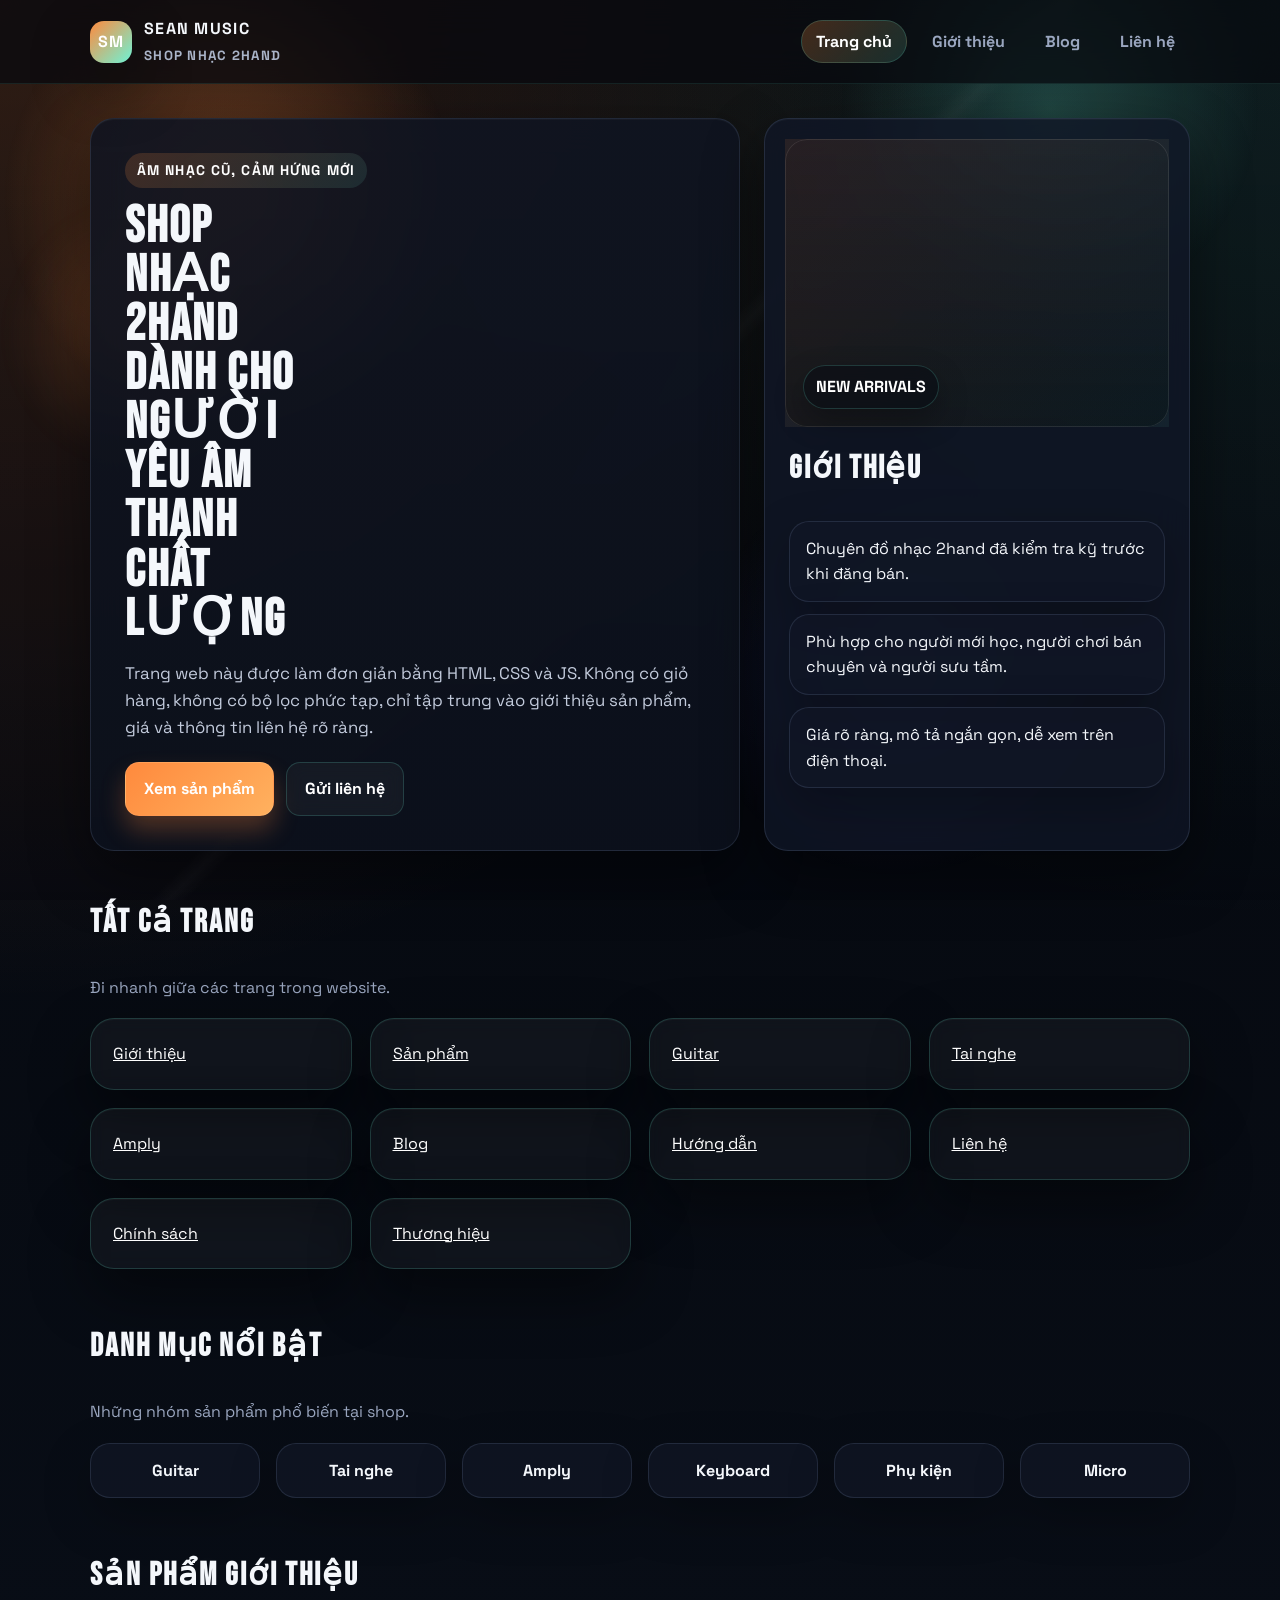
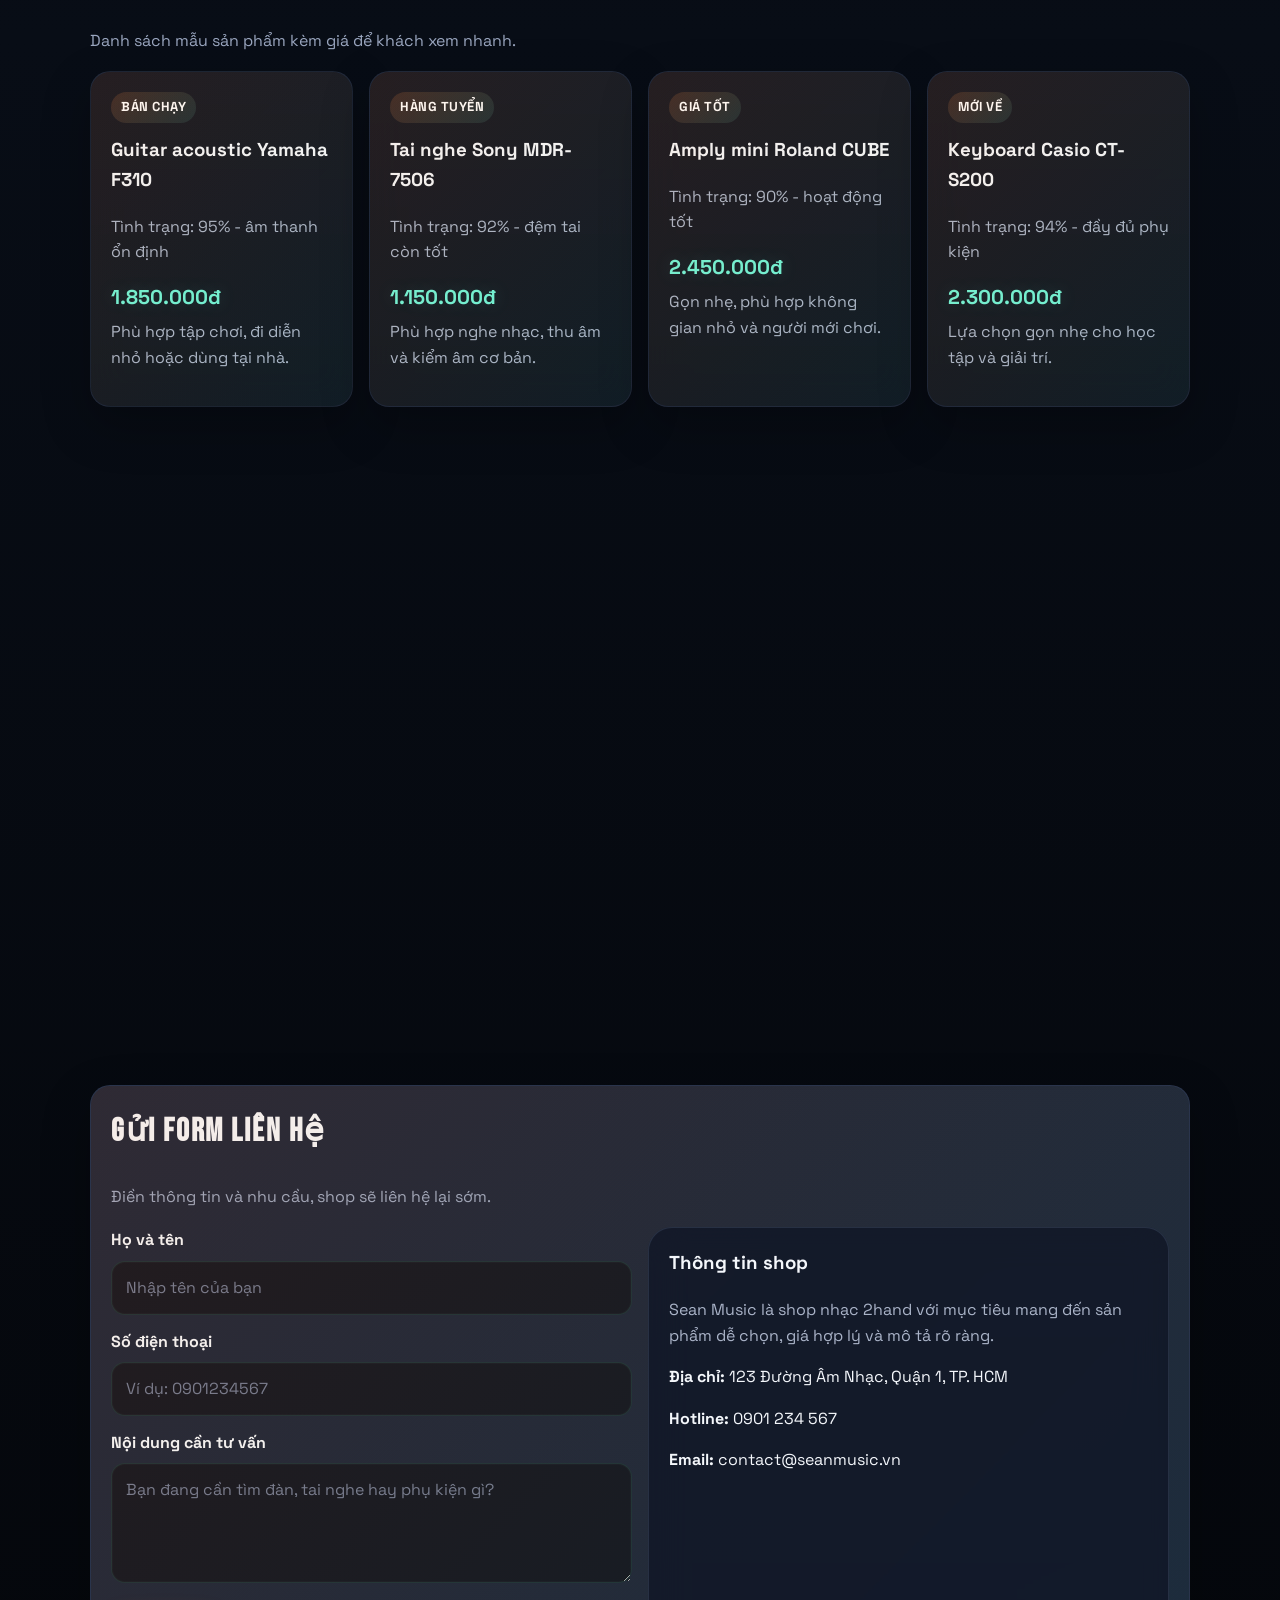
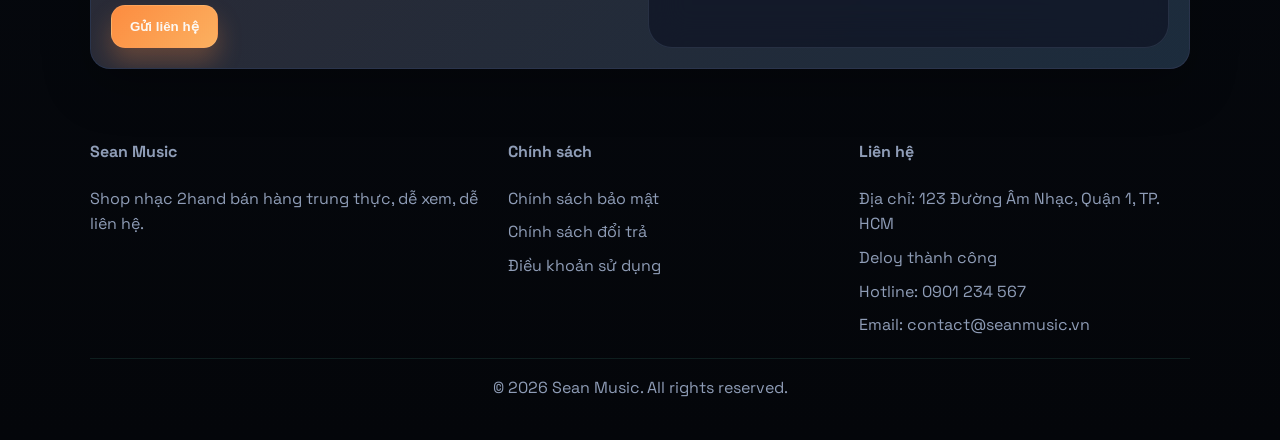
==== commit 95900590: "test deloy lan 4" ====
--- a/index.html
+++ b/index.html
@@ -52,6 +52,27 @@
                     <div class="feature-box">Giá rõ ràng, mô tả ngắn gọn, dễ xem trên điện thoại.</div>
                 </div>
             </aside>
+        </section>
+
+        <section class="section reveal">
+            <div class="section-title">
+                <div>
+                    <h2>Tất cả trang</h2>
+                    <p>Đi nhanh giữa các trang trong website.</p>
+                </div>
+            </div>
+            <div class="page-grid">
+                <a class="card page-card btn-secondary" href="gioi-thieu.html">Giới thiệu</a>
+                <a class="card page-card btn-secondary" href="san-pham.html">Sản phẩm</a>
+                <a class="card page-card btn-secondary" href="guitar.html">Guitar</a>
+                <a class="card page-card btn-secondary" href="tai-nghe.html">Tai nghe</a>
+                <a class="card page-card btn-secondary" href="amply.html">Amply</a>
+                <a class="card page-card btn-secondary" href="blog.html">Blog</a>
+                <a class="card page-card btn-secondary" href="huong-dan.html">Hướng dẫn</a>
+                <a class="card page-card btn-secondary" href="lien-he.html">Liên hệ</a>
+                <a class="card page-card btn-secondary" href="chinh-sach.html">Chính sách</a>
+                <a class="card page-card btn-secondary" href="thuong-hieu.html">Thương hiệu</a>
+            </div>
         </section>
 
         <section class="section reveal">
